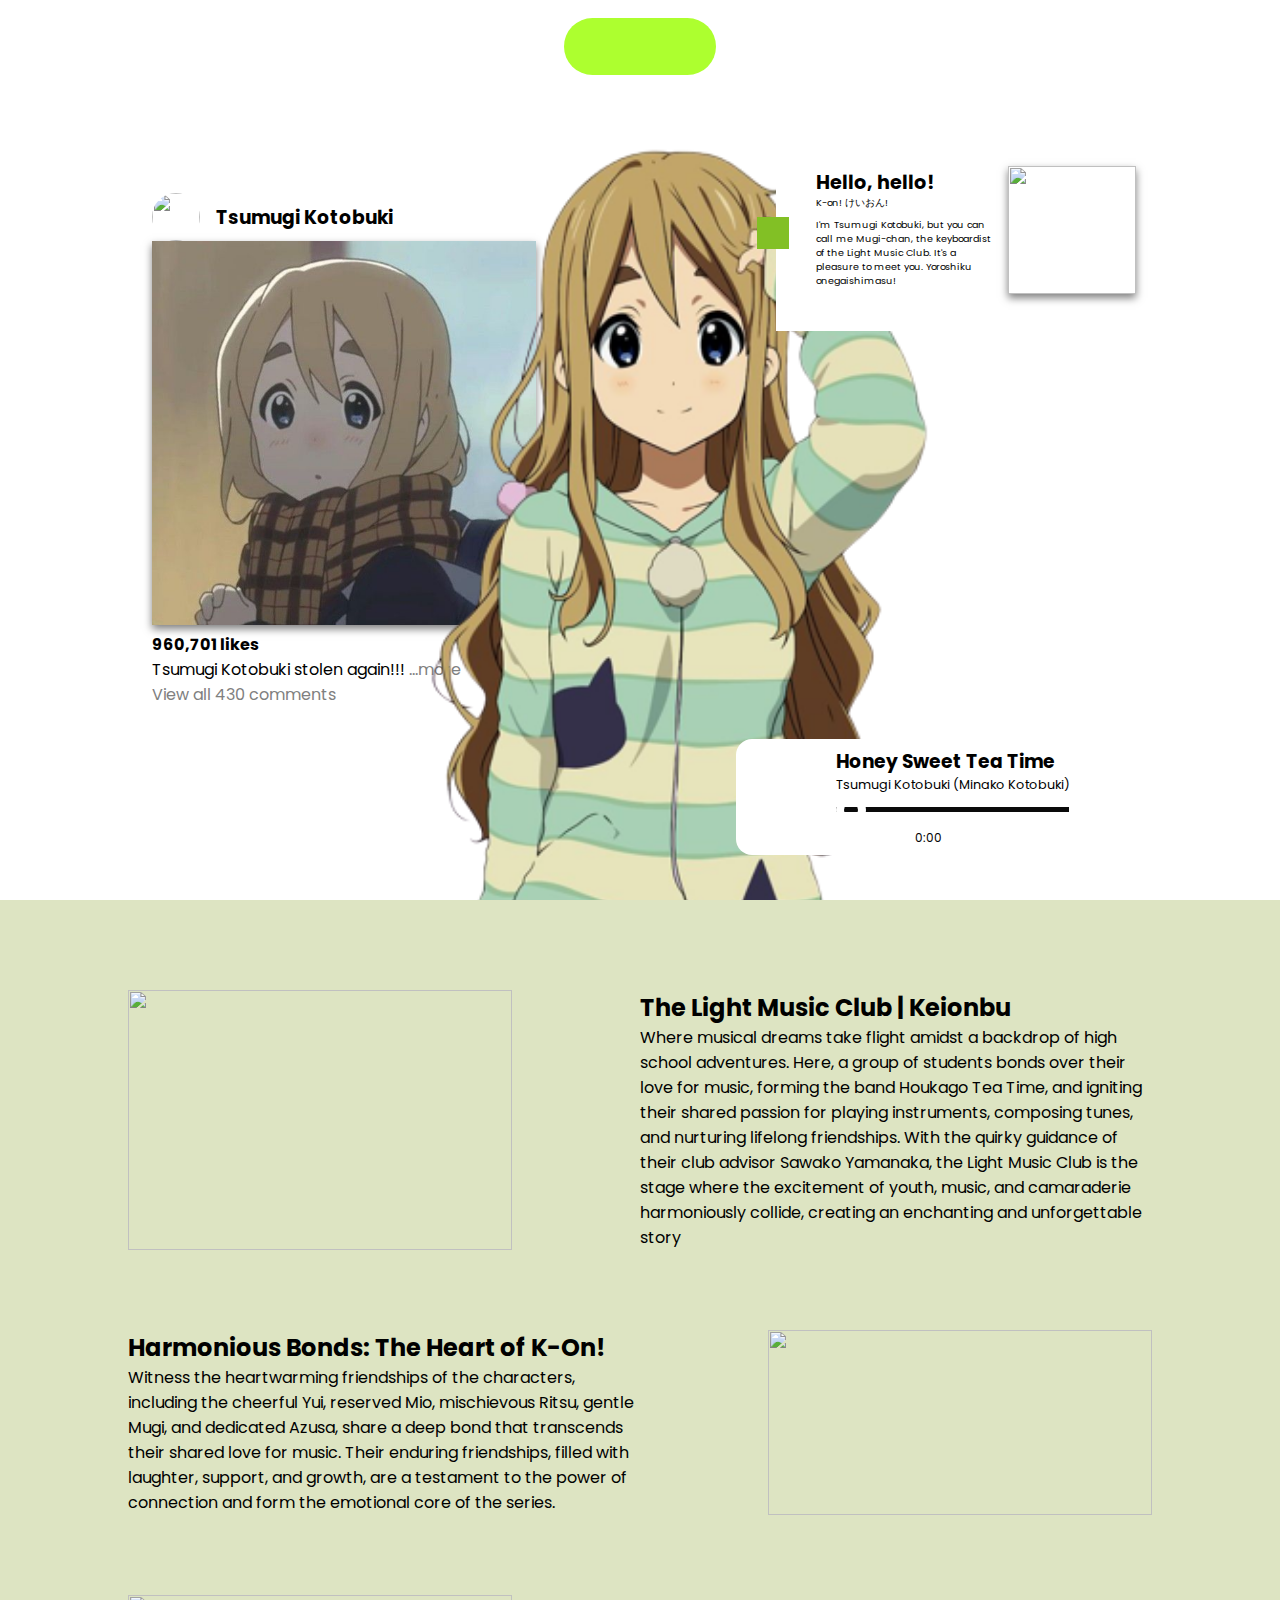
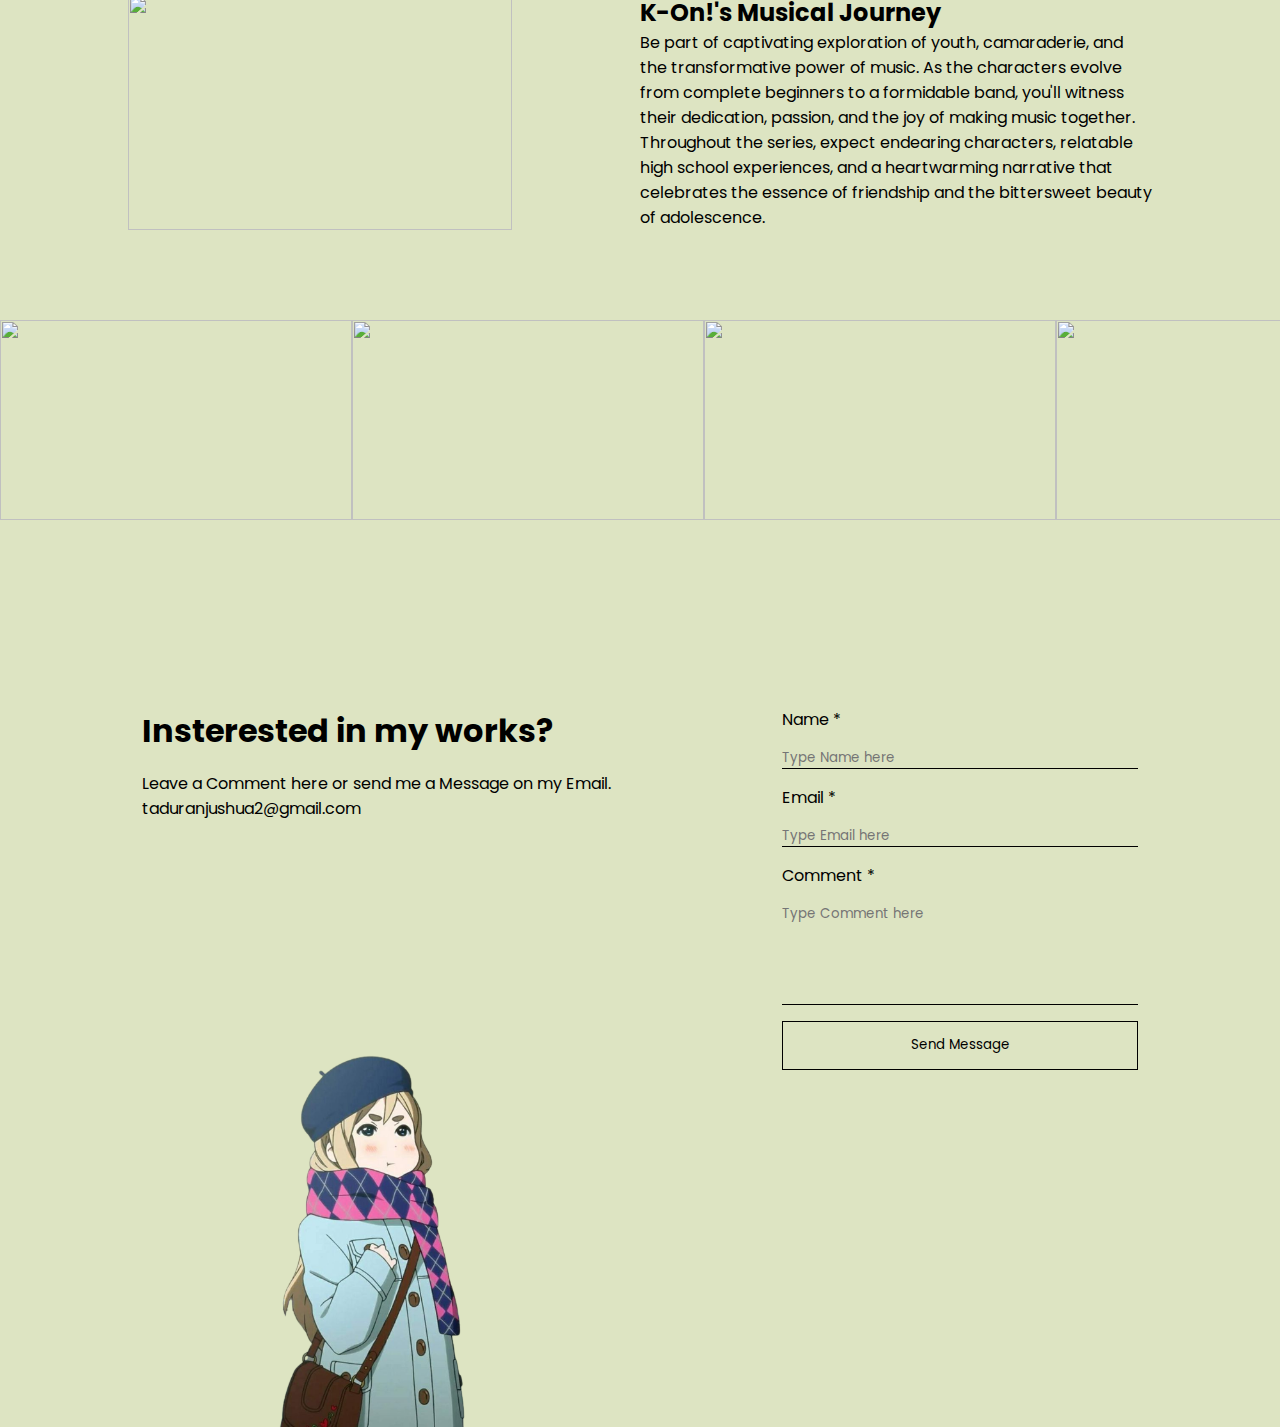
==== CaseStudy/index.html @ 72e6d44c "Add files via upload" ====
<!DOCTYPE html>
<html lang="en">
  <head>
    <meta charset="UTF-8" />
    <meta name="viewport" content="width=device-width, initial-scale=1.0" />
    <title>CaseStudy</title>
    <link rel="stylesheet" href="./style.css" />
    <link
      rel="stylesheet"
      href="https://fonts.googleapis.com/css?family=Poppins:400,700"
    />
    <script
      src="https://kit.fontawesome.com/034bf18d2b.js"
      crossorigin="anonymous"
    ></script>
  </head>
  <body>
    <nav class="navigation">
      <ul>
        <li class="list">
          <a href="/#section--home"
            ><i class="icon--nav fa-solid fa-house"></i
          ></a>
        </li>
        <li class="list">
          <a href="/#section--content"
            ><i class="icon--nav fa-solid fa-image"></i
          ></a>
        </li>
        <li class="list">
          <a href="/#section--form"
            ><i class="icon--nav fa-solid fa-envelope"></i
          ></a>
        </li>
      </ul>
    </nav>
    <main id="main">
      <section id="section--home" class="section">
        <div class="container">
          <div class="insta--con">
            <div class="insta--head">
              <div class="insta--left">
                <img
                  src="https://i.pinimg.com/564x/82/c2/e6/82c2e6bfa0c1df03bac636d5aeab8400.jpg"
                  alt=""
                />
                <h3>Tsumugi Kotobuki</h3>
              </div>
              <i class="fa-solid fa-ellipsis-vertical"></i>
            </div>
            <div class="insta--img">
              <img src="./assets/mugi_01.jpg" alt="" />
            </div>
            <div class="insta--body">
              <div class="insta--icons">
                <ul>
                  <li><i class="fa-regular fa-heart"></i></li>
                  <li><i class="fa-regular fa-comment"></i></li>
                  <li><i class="fa-regular fa-paper-plane"></i></li>
                </ul>
                <div class="icon--con">
                  <i class="icon fa-regular fa-bookmark"></i>
                  <i class="icon fa-solid fa-bookmark"></i>
                </div>
              </div>
              <div class="insta--text">
                <h4>960,701 likes</h4>
                <p>Tsumugi Kotobuki stolen again!!! <span>...more</span></p>
                <span>View all 430 comments</span>
              </div>
            </div>
          </div>
          <img src="./assets/mugi_06.png" alt="" draggable="false" />
        </div>
      </section>
      <section id="section--content" class="section">
        <div class="content--con">
          <div id="content--image"></div>
          <div id="content--body"></div>
        </div>
      </section>
      <section class="section--slider">
        <div class="slider">
          <div class="slide-track"></div>
        </div>
      </section>
      <section id="section--form" class="section">
        <div class="container--comment--head">
          <h1>Insterested in my works?</h1>
          <p>
            Leave a Comment here or send me a Message on my Email.
            <span>taduranjushua2@gmail.com</span>
          </p>
        </div>
        <div class="container--comment">
          <form action="#">
            <label for="name">Name <span class="required">*</span></label>
            <input
              type="text"
              id="name"
              placeholder="Type Name here"
              required
            />
            <label for="email">Email <span class="required">*</span></label>
            <input
              type="email"
              id="email"
              placeholder="Type Email here"
              required
            />
            <label for="comment">Comment <span class="required">*</span></label>
            <textarea
              name="comment"
              id="comment"
              cols="30"
              rows="5"
              placeholder="Type Comment here"
              required
            ></textarea>
            <input type="submit" value="Send Message" />
          </form>
        </div>
        <img src="./assets/mugi_05.png" alt="" />
      </section>
    </main>
    <div class="music">
      <div class="music--image">
        <img
          src="https://i.pinimg.com/564x/9b/e0/15/9be015ec8e4805c026de745058032638.jpg"
          alt=""
        />
      </div>
      <div class="music--body">
        <h3>Honey Sweet Tea Time</h3>
        <p>Tsumugi Kotobuki (Minako Kotobuki)</p>
        <audio id="song" autoplay="false">
          <source src="./assets/" type="audio/mpeg" />
        </audio>
        <input type="range" value="0" id="music--progress" />
        <div class="controls">
          <span id="start--duration"></span>
          <div class="controls--icons">
            <div><i class="fa-solid fa-backward"></i></div>
            <div onclick="playPause()">
              <i id="ctrlIcon" class="fa-solid fa-play"></i>
            </div>
            <div><i class="fa-solid fa-forward"></i></div>
          </div>
          <span id="end--duration"></span>
        </div>
      </div>
    </div>
    <div class="introduction--con">
      <div class="introduction">
        <div class="introduction--body">
          <h4>Hello, hello!</h4>
          <span>K-on! けいおん!</span>
          <p>
            I'm Tsumugi Kotobuki, but you can call me Mugi-chan, the keyboardist
            of the Light Music Club. It's a pleasure to meet you. Yoroshiku
            onegaishimasu!
          </p>
        </div>
        <div class="introduction--img">
          <img
            src="https://i.pinimg.com/736x/6b/d1/60/6bd160f4bc0a0346f20798233842797a.jpg"
            alt=""
          />
        </div>
        <div class="introduction--icon"><i class="fa-solid fa-pencil"></i></div>
      </div>
    </div>
    <script></script>
    <script src="./script.js"></script>
  </body>
</html>
---- CaseStudy/style.css ----
* {
  margin: 0;
  padding: 0;
  font-family: "Poppins", sans-serif;
}

html {
  scroll-behavior: smooth;
}

h1,
h2,
h3,
h4,
h5,
h6 {
}

li,
a,
span,
p {
  list-style: none;
  text-decoration: none;
}

/* Navbar */

.navigation {
  position: fixed;
  z-index: 99;
  top: 2vh;
  right: 50%;
  transform: translateX(50%);

  & ul {
    background-color: greenyellow;
    border-radius: 30vw;
    position: relative;
    display: flex;
    justify-content: center;
    align-items: center;
    gap: 2em;
    padding: 1em 2em;

    & li {
      transition: transform 0.1s ease;
      display: flex;
      justify-content: center;
      align-items: center;

      &:hover {
        transform: scale(1.2);

        & i {
          color: black;
        }
      }

      & i {
        color: white;
        margin-right: 0.5em;
      }
    }
  }
}

/* Music */

#music--progress {
  -webkit-appearance: none;
  width: 100%;
  height: 5px;
  background: #0a0a0a;
  border: 4px;
  cursor: pointer;

  &::-webkit-slider-thumb {
    -webkit-appearance: none;
    width: 30px;
    height: 30px;
    border-radius: 50%;
    border: 8px solid #fff;
  }
}

.music {
  position: absolute;
  right: 10%;
  bottom: 5%;
  background: white;
  min-width: 12rem;
  width: 24rem;
  max-width: 24rem;
  z-index: 20;
  display: flex;
  justify-content: center;
  align-items: center;
  gap: 1em;
  padding: 0.5em 1em;
  border-radius: 1em;

  .music--image {
    & > img {
      width: 12em;
      border-radius: 1em;
      box-shadow: rgba(0, 0, 0, 0.5) 0px 4px 8px;
    }
  }

  .music--body {
    & audio {
      & source {
      }
    }

    & > p {
      font-size: 0.8em;
    }

    .controls--icons {
    }
  }
}

.controls {
  margin-top: 10px;
  display: flex;
  justify-content: center;
  align-items: center;
  gap: 1em;
  font-size: 12px;

  .controls--icons {
    display: flex;
    gap: 1em;
  }

  & div {
    cursor: pointer;
  }
}

/* main */

#main {
  max-width: 100vw;
  overflow: hidden;
}

.section {
  min-width: 100vw;
  max-width: 100vw;
}

/* home */

#section--home {
  position: relative;
  min-height: 100vh;
  max-height: 100vh;
  background-image: url("https://i.pinimg.com/736x/a4/eb/65/a4eb65b695bb98868f2e68471377d77c.jpg");
  background-position: center;
  background-repeat: no-repeat;
  background-size: cover;
  background-attachment: fixed;
  overflow: hidden;

  & .container > img {
    position: absolute;
    object-fit: cover;
    width: 35rem;
    bottom: 50%;
    top: 50%;
    right: 50%;
    left: 30%;
    transform: translateX(-50%);
    transform: translateY(-20%);
    z-index: 15;
  }
}

.insta--con {
  max-height: 35rem;
  max-width: 24rem;
  background: white;
  border-radius: 1rem;
  position: absolute;
  top: 50%;
  left: 10%;
  transform: translateY(-50%);
  z-index: 2;
  padding: 1em 1.5em;

  & .insta--head {
    width: 100%;
    display: flex;
    justify-content: space-between;
    align-items: center;

    & .insta--left {
      flex: 1;
      display: flex;
      align-items: center;

      gap: 1em;

      & > img {
        width: 3em;
        height: 3em;
        border-radius: 100%;
      }

      & > h3 {
        color: black;
      }
    }

    & > i {
      cursor: pointer;
      transition: transform 0.1s ease;

      &:hover {
        transform: scale(1.2);
      }
    }
  }

  & .insta--img {
    & > img {
      width: 100%;
      box-shadow: rgba(0, 0, 0, 0.5) 0px 4px 8px;
    }
  }

  & .insta--body {
    & .insta--icons {
      display: flex;
      justify-content: space-between;
      & ul li {
        display: inline;
      }
    }

    & .insta--text {
      & > h4 {
        color: black;
      }

      & > p {
        color: black;
      }

      & span {
        color: gray;
      }
    }
  }
}

.introduction--con {
  position: absolute;
  right: 10%;
  top: 15%;
  z-index: 30;
}

.introduction {
  background: #fff;
  width: 25vw;
  height: 20vh;
  display: flex;
  justify-content: center;
  align-items: center;
  padding: 0.5em 1em 0.5em 2.5em;
  position: relative;
  gap: 1em;

  .introduction--body {
    & h4 {
      font-size: 1.2em;
      line-height: 0.5em;
    }

    & p {
      font-size: 0.6em;
      margin-top: 0.5em;
    }

    & span {
      font-size: 0.6em;
    }
  }

  .introduction--img {
    & img {
      width: 8em;
      height: 8em;
      box-shadow: rgba(0, 0, 0, 0.5) 0px 4px 8px;
    }
  }

  .introduction--icon {
    background: rgb(130, 192, 37);
    padding: 1em;
    display: flex;
    justify-content: center;
    align-items: center;
    position: absolute;
    left: -5%;

    & i {
      color: #fff;
    }
  }
}

/* content */

#section--content {
  background: #dde4c2;
  height: fit-content;
  width: 100%;
  display: flex;
  gap: 5em;
  flex-direction: column;
  flex-wrap: nowrap;
  padding: 10vh 0;

  .content--con {
    max-width: 100%;
    padding: 0 10vw;
    max-height: 30vh;
    display: flex;
    justify-content: space-between;
    gap: 10vw;

    & img {
      height: 100%;
      width: 30vw;
      object-fit: cover;
    }

    .content--image {
    }

    .content--body {
    }
  }

  .content--con:nth-child(even) {
    flex-direction: row-reverse;
  }

  .content--con:nth-child(odd) {
  }
}

/* comment */

#section--form {
  background: #dde4c2;
  display: flex;
  min-height: 100vh;
  max-height: 100vh;
  justify-content: center;
  align-items: flex-start;
  gap: 10vw;
  position: relative;

  & > img {
    position: absolute;
    width: 15em;
    bottom: 0;
    left: 20vw;
    -webkit-transform: scaleX(-1);
    transform: scaleX(-1);
  }
}

.container--comment--head {
  margin-top: 20vh;
  width: 40vw;
  display: flex;
  flex-direction: column;
  align-items: flex-start;
  gap: 1em;
}

.container--comment {
  margin-top: 20vh;
  & form {
    display: flex;
    flex-direction: column;
    gap: 1em;

    & label,
    input,
    textarea {
      outline: none;
      background: none;
      border: none;
      resize: none;
    }

    & input:not(:last-child),
    textarea {
      border-bottom: 1px solid black;
    }

    & input:last-child {
      border: 1px solid black;
      padding: 1em;
      cursor: pointer;
      transition: all 0.3s ease-in-out;

      &:hover {
        background: black;
        color: white;
      }
    }
  }
}

@keyframes scroll {
  0% {
    transform: translateX(0);
  }
  100% {
    transform: translateX(calc(-350px * 7));
  }
}

.section--slider {
  height: fit-content;
  background-color: #dde4c2;
  width: 100%;
}

.slider {
  width: 100%;
  margin: auto;
  overflow: hidden;
  position: relative;

  .slide-track {
    animation: scroll 15s linear infinite;
    display: flex;
    width: calc(350px * 2);
  }

  .slide {
    & img {
      object-fit: cover;
      height: 12.5rem;
      width: 22rem;
    }
  }
}

/* Media Query */

@media screen and (min-width: 601px) and (max-width: 1024px) {
}

@media screen and (min-width: 1025px) {
}
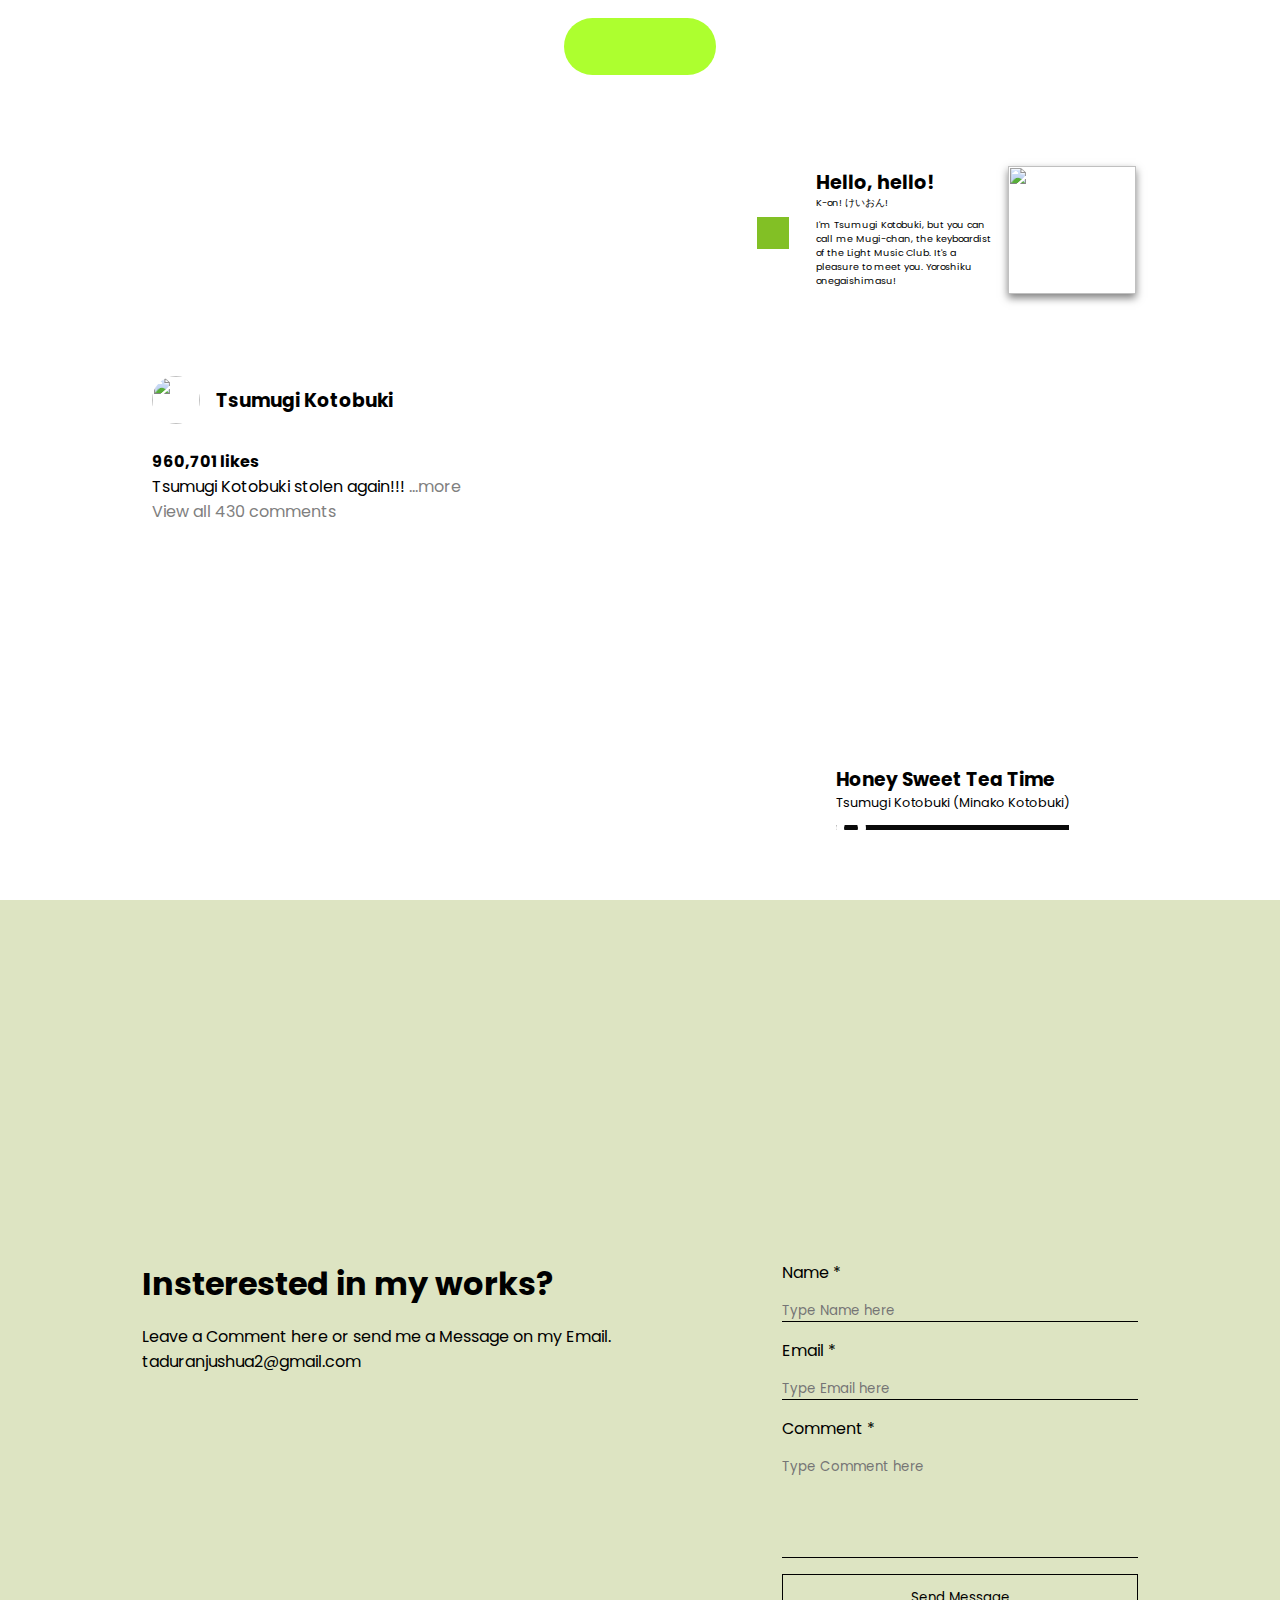
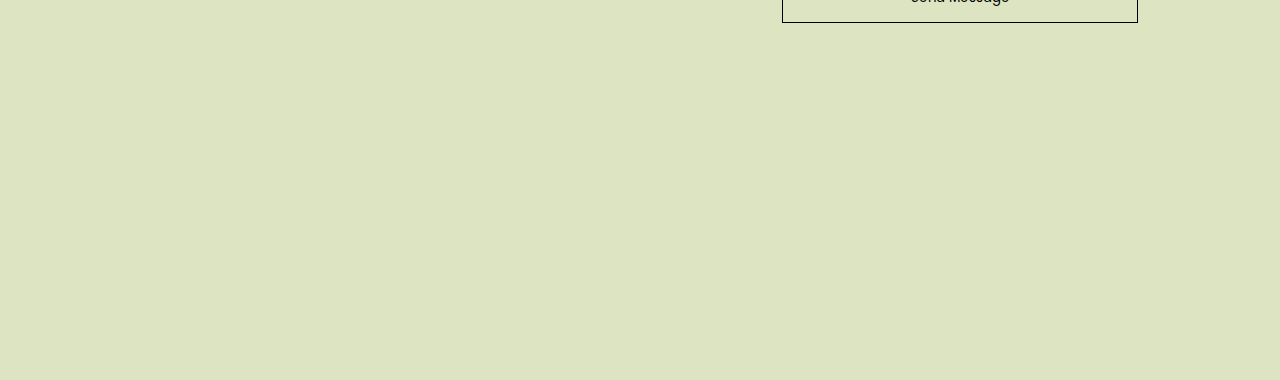
==== commit 20fc1927: "Add <base> in index.html" ====
--- a/CaseStudy/index.html
+++ b/CaseStudy/index.html
@@ -17,7 +17,8 @@
   <body>
     <nav class="navigation">
       <ul>
-        <li class="list">
+        <base href="https://jushuataduran.github.io/case-study-webprog/CaseStudy">
+          <li class="list">
           <a href="/#section--home"
             ><i class="icon--nav fa-solid fa-house"></i
           ></a>
@@ -32,6 +33,7 @@
             ><i class="icon--nav fa-solid fa-envelope"></i
           ></a>
         </li>
+        </based>
       </ul>
     </nav>
     <main id="main">
